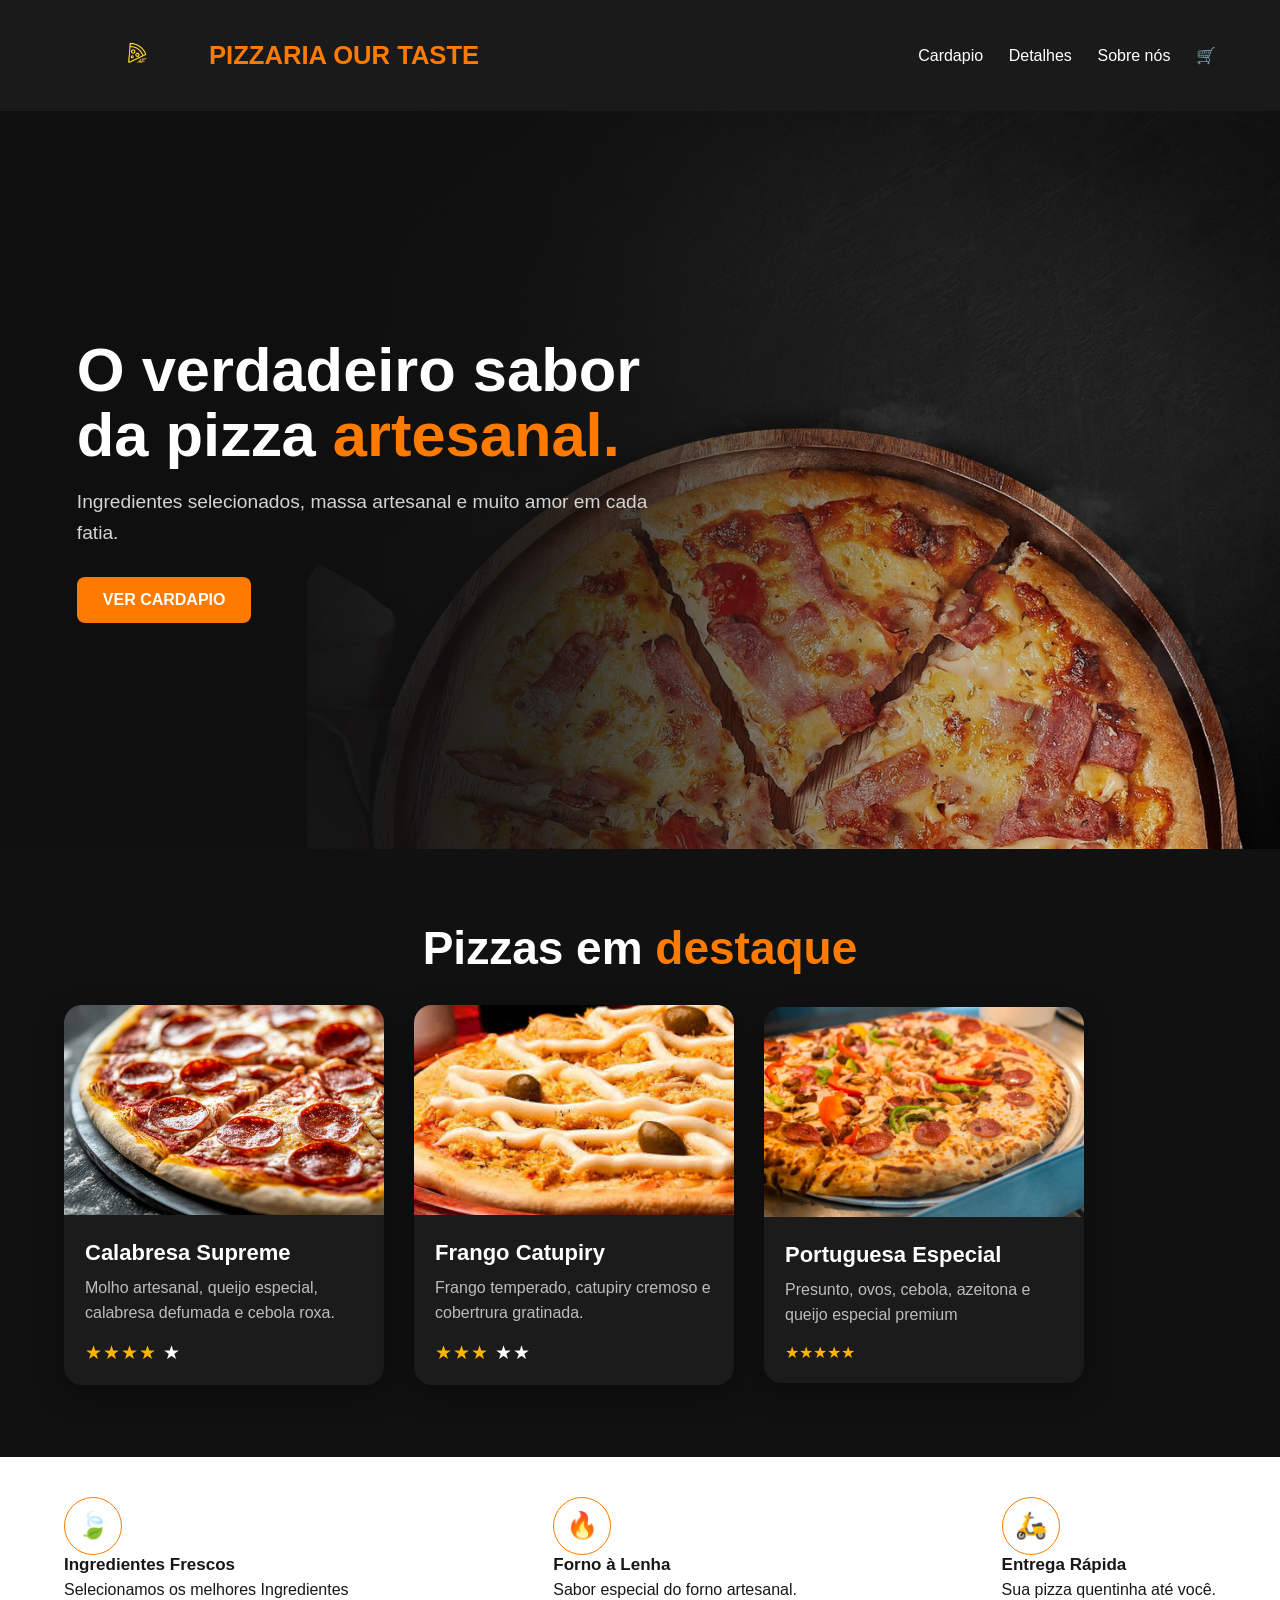
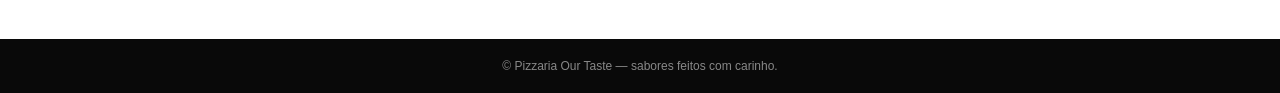
==== index.html @ cfdaec94 "AvaliacaoJSAvancado" ====
<!DOCTYPE html>
<html lang="pt-br">

<head>
  <meta charset="UTF-8">
  <meta name="viewport" content="width=device-width, initial-scale=1.0">
  <title>Pizzaria our taste</title>
  <link rel="stylesheet" href="style.css">
</head>

<body>
  <header class="top">
    <div class="logo">
      <a href="index.html"></a><img src="./Imagens/logo3.png" alt="">
      <h1>PIZZARIA OUR TASTE</h1>
    </div>
    <nav aria-label="Navegacao-principal">
      <ul>
          <li class="menu-item"><a href="cardapio.html">Cardapio</a></li>
        <li class="menu-item"><a href="detalhes.html">Detalhes</a></li>
        <li class="menu-item"><a href="sobre-nos.html">Sobre nós</a></li>
        <li> <a href="carrinho.html" class="link-carrinho"> <span class="cart-count">0</span></a></li>
      </ul>
    </nav>
  </header>
  <main>
    <section class="hero">

      <img src="./Imagens/pizza-5163800_1280.jpg" alt="Pizza">

      <div class="overlay"></div>

      <div class="conteudo">
        <h2>O verdadeiro sabor da pizza
          <span>artesanal.</span>
        </h2>
        <p>Ingredientes selecionados, massa artesanal e muito amor em cada fatia.</p>

        <a href="cardapio.html" class="botao">
          VER CARDAPIO
        </a>
      </div>

    </section>
    <section class="destaques">
      <h2 class="titulo">
        Pizzas em <span>destaque</span>
      </h2>
      <div class="cards-cards-destaque">
        <a href="cardapio.html" class="pizza-card">
          <img src="./Imagens/pepperoni-pizza-closeup.jpg" alt="Pizza Calabresa Supreme" loading="lazy">
          <div class="pizza-info">
            <h3>Calabresa Supreme</h3>
            <p>Molho artesanal, queijo especial, calabresa defumada e cebola roxa.</p>
            <div class="estrelas">
              <span class="estrelas-cheias">★★★★</span>
              <span class="estrelas-vazias">★</span>
            </div>
          </div>
        </a>
        <a href="cardapio.html" class="pizza-card">
          <img src="./Imagens/frango catupiry.jpg" alt="Pizza Frango Catupiry" loading="lazy">
          <div class="pizza-info">
            <h3>Frango Catupiry</h3>
          <p>Frango temperado, catupiry cremoso e cobertrura gratinada.</p>
          <div class="estrelas">
            <span class="estrelas-cheias">★★★</span>
             <span class="estrelas-vazias">★★</span></div>
        </div>
        </a>
        <a href="cardapio.html" class="pizza-card">
          <img src="./Imagens/Pizza-Portuguesa.jpg" alt="Pizza Portuguesa Especial" loading="lazy">
          <div class="pizza-info">
            <h3>Portuguesa Especial</h3>
            <p>Presunto, ovos, cebola, azeitona e queijo especial premium</p>
            <span class="estrelas-cheias">★★★★★</span>
          </div>
        </a>
      </div>

    </section>
  
    <section class="beneficios">

      <div class="benficio">
        <div class="icone">🍃</div>

        <div>
          <h3>Ingredientes Frescos</h3>
          <p>Selecionamos os melhores Ingredientes</p>
        </div>
      </div>
      <div class="benficio">
        <div class="icone">🔥</div>

        <div>
          <h3>Forno à Lenha</h3>
          <p>Sabor especial do forno artesanal.</p>
        </div>
      </div>
      <div class="benficio">
        <div class="icone">🛵</div>

        <div>
          <h3>Entrega Rápida</h3>
          <p>Sua pizza quentinha até você.</p>
        </div>
      </div>
    </section>
    <footer class="rodape"><p>© Pizzaria Our Taste — sabores feitos com carinho.</p></footer>
  </main>
  <script src="index.js"></script>
  <script src="catalago.js"></script>
</body>
</html>
---- style.css ----
:root{
    --fundo: #0f0f0f;
    --painel: #1b1b1b;
    --painel-claro: #222;
    --laranja: #ff7b00;
    --laranja-hover: #ff9500;
    --texto: #fff;
    --texto-suave: #c7c7c7;
    --verde: #6cff92;
}

*{
    margin: 0;
    padding: 0;
    box-sizing: border-box;
    font-family: Arial, Helvetica, sans-serif;
}

html{
    scroll-behavior: smooth;
}

body{
    background-color: #0f0f0f; 
    color: white;
}

a{
    color: inherit;
}

button, input, select{
    font: inherit;;
}

button, a, select{
    -webkit-tap-highlight-color: transparent;
}

.top{
    width: 100%;
    padding: 18px clamp(18px, 5vw, 80px);

    display: flex;
    justify-content: space-between;
    align-items: center;
    gap: 26px;

    background: #1a1a1a;

    position: relative;
    z-index: 5;
}

.logo{
    display: flex;
    align-items: center;
    gap: 15px;
    min-width: 0;
}

.logo a{
    display: flex;
    flex: 0 0 auto;
}


.logo img{
    width: clamp(65px, 9vw, 115px);
    max-height: 75px;
    object-fit: contain;
}

.logo h1{
    color: #ff7b00;
    font-size: clamp(18px, 2vw, 30px);
    line-height: 1.1;
}

nav ul{
    display: flex;
    flex-wrap: warp;
    align-items: center;
    justify-content: flex-end;
    gap: clamp(12px, 2vw, 30px);
    list-style: none;
}

nav a{
    text-decoration: none;
    color: #fff;
    font-size: 16px;
    transition: color .25s;
}

nav a:hover, nav a:focus-visible{
    color: #ff7b00;

}

.link-carrinho{
    display: inline-flex;
    align-items: center;
    gap: 7px;
}

.cart-count{
    min-width: 20px;
    height: 20px;
    
    border-radius: 50%;
    
    background: #ff7b00;
    color: #171717;
    
    display: inline-flex;
    align-items: center;
    justify-content: center;
    
    font-size: 12px;
    font-weight: 700;
    
    padding: 0 5px;
}
.link-carrinho::before{
    content: "🛒";
}

.cart-count{
    position: absolute;
    top: -8px;
    right: -10px;

    background: #ff7b00;
    color: white;

    font-size: 11px;
    font-weight: bold;

    width: 18px;
    height: 18px;

    border-radius: 50%;

    display: flex;
    justify-content: center;
    align-items: center;
}

.card-count[hidden]{
    display: none;
}

.hero{
    width: 100%;
    min-height: 600px;
    height: 82vh;
    max-height: 850px;

    position: relative;
    overflow: hidden;
    
    display: flex;
    align-items: center;
}

.hero img{
    position: absolute;
    inset: 0 0 0 auto;

    width: 76%;
    height: 100%;

    object-fit: cover;
}

.overlay{
    position: absolute;
    inset: 0;
    
    background:linear-gradient(
        to right,
        #0f0f0f 18%,
        rgba(15,15,15,.88) 42%,
        rgba(15,15,15,.3) 72%,
        transparent 100%
    );

    z-index: 1;

}

.conteudo{
    position: relative;
    z-index: 2;
    
    max-width: 590px;
    width: 50%;
    margin-left: clamp(22px, 6vw, 90px);
}

.conteudo h2{
    font-size: clamp(37px, 4.8vw, 65px);
    line-height: 1.06;
    margin-bottom: 20px;
}

.conteudo h2 span, .conteudo span, .titulo span, .cabecalho-carrinho h2 span{
    color: #ff7b00;
}

.conteudo p{
    font-size: clamp(16px, 1.5vw, 20px);
    color: #d4d4d4;
    line-height: 1.6;
    margin-bottom: 28px;
}

.botao{
    display: inline-block;
    align-items: center;
    justify-content: center;
    
    padding: 14px 26px;

    background: #ff7b00;
    color: white;

    text-decoration: none;
    border: 0;
    border-radius: 8px;

    font-weight: 700;
    
    transition: background .25, transform .25;
    
    cursor: pointer;
}

.botao:hover{
    background: #ff9500;
    transform: translateY(-1px);
}

.hero-compacto{
    min-height: 330px;
    height: 43vh;
    max-height: 470px;
}

.hero-compacto .conteudo{
    max-height: 670px;
}

.hero-compacto .conteudo h2{
    font-size: clamp(34px, 4vw, 52px)
}

.oferta-contador{
    margin-top: 26px;
}

.oferta-contador p{
    font-size: 15px;
    margin-bottom: 3px;
}

.oferta-contador strong{
    color: #ff7b00;
    font-size: clamp(25px, 3vw, 36px);
    letter-spacing: 2px;
    font-variant-numeric: tabular-nums;
}

.beneficios{
    background: white;
    color: black;

    padding: 50px 80px;

    display: flex;
    justify-content: space-between;
}

.card{
   display: flex;
   align-items: center;
   gap: 20px; 
}

.cards-cards-destaque{
    display: flex;
    justify-content: ceneter;
    align-items: center;
    gap: 30px;
    flex-wrap: wrap;
}

.cards-cards-destaque .pizza-card{
    text-decoration: none;
}

.icone{
    flex: 0 0 58px;
    width: 58px;
    height: 58px;
 
    border: 1px solid #ff7b00;
    border-radius: 50%;
 
    display: flex;
    justify-content: center;
    align-items: center;
 
    font-size: 26px;
}

.card h3{
    margin-bottom: 8px;
}

.card p{
    color: #555;
}

.destaques{
    padding: 72px clamp(18px, 5vw, 80px);
    background: #111;
}

.beneficio{
    display: flex;
    flex: 1 1 210px;
    align-items: center;
    gap: 16px;
}

.beneficios{
    background: #fff;
    color: #171717;
 
    padding: 40px clamp(18px, 5vw, 80px);
 
    display: flex;
    align-items: center;
    justify-content: space-between;
    gap: 24px;
    flex-wrap: wrap;
}

.beneficios h3{
    font-size: 17px;
    margin-bottom: 6px;
}

.beneficio p{
    color: #555;
    line-height: 1.4;
    font-size: 14px;
}

.titulo{
    text-align: center;
    font-size: clamp(30px, 4vw, 46px);
    margin-bottom: 30px;
    color: white;
}

.titulo span{
    color: #ff7b00;
}

.cards{
    display: flex;
    justify-content: center;
    align-items: stretch;
    gap: 26px;
    flex-wrap: wrap;
}


.pizza-card{
    flex: 0 1 320px;
    min-width: 0;
    display: block;
    color: #fff;
    background: #1b1b1b;
    border-radius: 18px;
    overflow: hidden;
    transition: transform .25s, box-shadow .25s;
    box-shadow: 0 10px 30px rgba(0,0,0,0.4);
    cursor: pointer;
}

.pizza-card:hover, .pizza-card:focus-visible{
     transform: translateY(-6px);
     box-shadow: 0 16px 35px rgba(255,123,0,.18);
     outline: none;
}

.pizza-card img{
    width: 100%;
    height: 210px;

    object-fit: cover;
    background: #252525;
    transition: 0.4s;
}

.pizza-card:hover img{
    transform: scale(1.08);
}

.pizza-info{
    padding: 21px;
}

.pizza-info h3{
    font-size: 22px;
    margin-bottom: 10px;
    color: white;
}

.pizza-info p{
    color: #bdbdbd;
    line-height: 1.55;
    margin-bottom: 15px;
}

.estrelas{
    font-size: 19px;
    letter-spacing: 1px;
    white-space: nowrap;
}

.estrelas-vazias{
    color: #ffffff;
   
}

.estrelas-cheias{
    color: #ffb400;
}

.cards-api{
    align-items: stretch;
}

.cards-api .pizza-card{
    flex-basis: 300px;
}

.cards-api .pizza-info{
    display: flex;
    flex-direction: column;
    min-height: 190px;
}

.aviso-api{
    max-width: 1000px;
    margin: 0 auto 24px;
    padding: 12px 15px;
 
    border: 1px solid #356444;
    border-radius: 9px;
 
    color: #a8f5bc;
    background: #122318;
 
    font-size: 14px;
    line-height: 1.5;
}
 
.aviso-api.aviso-local{
    border-color: #77501f;
    background: #271c10;
    color: #ffd19a;
}
 
.estado-carregamento, .estado-erro{
    width: 100%;
    text-align: center;
    padding: 35px 18px;
    color: #ddd;
}
 
.estado-erro{
    color: #ffacac;
}

.cardapio-rodape{
    display: flex;
    justify-content: space-between;
    align-items: center;
    gap: 12px;
 
    margin-top: auto;
    padding-top: 16px;
 
    color: #ff7b00;
}
 
.cardapio-rodape strong{
    font-size: 21px;
}
 
.cardapio-rodape span{
    font-size: 13px;
    font-weight: 700;
}

.sobre{
   width: 100%;
    padding: 75px clamp(18px, 6vw, 90px);
 
    background: #111;
    color: white;
}

.sobre-texto{
    max-width: 760px;
}

.sobre h2{
    font-size: clamp(36px, 4vw, 52px);
    margin-bottom: 15px;
}

.texto{
     width: 70px;
    height: 4px;
 
    background: #ff7b00;
 
    margin-bottom: 30px;
}

.sobre h3{
    color: #ff7b00;
    font-size: 24px;
    margin-top: 26px;
    margin-bottom: 10px;
}

.sobre p{
    color: #d1d1d1;
    line-height: 1.8;
    font-size: 17px;
}

.detalhes{
    width: 100%;
    min-height: 100vh;

    background: #0f0f0f;
    color: white;

    padding: 100px 80px;

    display: flex;
    align-items: center;
    justify-content: center;
    gap: 80px;
}


.detalhes-listagem{
    padding: 54px clamp(16px, 4vw, 60px) 70px;
}
 
.cabecalho-secao{
    text-align: center;
    margin: 0 auto 22px;
    max-width: 800px;
}
 
.cabecalho-secao .titulo{
    margin-bottom: 12px;
}
 
.cabecalho-secao p{
    line-height: 1.6;
    color: var(--texto-suave);
}
 
.detalhe-grid{
    display: grid;
    grid-template-columns: repeat(3, minmax(0, 1fr));
    gap: 22px;
 
    max-width: 1420px;
    margin: 0 auto;
 
    align-items: stretch;
}
 
.detalhe-card{
    background: #191919;
 
    border: 1px solid #2c2c2c;
    border-radius: 16px;
 
    overflow: hidden;
    min-width: 0;
 
    display: flex;
    flex-direction: column;
 
    box-shadow: 0 8px 24px rgba(0,0,0,.2);
 
    transition: border-color .25s, transform .25s;
}
 
.detalhe-card:hover{
    transform: translateY(-3px);
    border-color: #7d4b1f;
}
 
.detalhe-card.detalhe-selecionado{
    border-color: var(--laranja);
    box-shadow: 0 0 0 1px rgba(255,123,0,.15), 0 10px 28px rgba(0,0,0,.25);
}
 
.detalhe-imagem-wrap{
    height: 165px;
 
    position: relative;
    overflow: hidden;
 
    background: #262626;
}
 
.detalhe-imagem{
    width: 100%;
    height: 100%;
 
    display: block;
 
    object-fit: cover;
 
    transition: transform .3s;
}
 
.detalhe-card:hover .detalhe-imagem{
    transform: scale(1.04);
}

.pizza-camarao{
    width: 800px;
    height: 700px;
    overflow: hidden;
    border-radius: 25px;
}

.pizza-camarao img{
    width: 100%;
    height: 120%;
    transition: 0.5s;
}


.pizza-camarao:hover img{
    transform: scale(1.08);
}

.info-pizza{
    width: 100%;
    padding: 16px;
 
    display: flex;
    flex-direction: column;
    flex: 1;
}



.categoria{
     position: absolute;
    left: 12px;
    bottom: 12px;
 
    display: inline-block;
 
    background: rgba(15,15,15,.86);
    color: #ff7b00;
 
    font-size: 10px;
    font-weight: 800;
    letter-spacing: 1.3px;
 
    padding: 7px 9px;
    border-radius: 5px;
}

.info h2{
    font-size: 60px;
    margin: 20px 0;
}

.info{
    width: 500px;
}

.info-pizza h2{
    font-size: clamp(19px, 1.6vw, 23px);
    line-height: 1.25;
    margin: 0 0 8px;
}

.info-pizza  .estrelas{
    margin-bottom: 12px;
} 

.descricao{
    color: #c7c7c7;
    line-height: 1.5;
    font-size: 14px;
    margin-bottom: 10px;
    min-height: 42px;
 }

.preco{
    display: flex;
    justify-content: space-between;
    align-items: center;
    flex-wrap: wrap;
    gap: 10px;
    margin: 2px 0 15px;
}

.preco h3{
    color: #ff7b00;
    font-size: 25px;
    white-space: nowrap;
}

.pedido{
    padding: 15px 35px;
    border: none;
    border-radius: 10px;
    font-size: 18px;
    cursor: pointer;
    transition: 0.4s;
    animation: piscar 5s infinite;
}
@keyframes piscar {
    
    0%{
        background: #ff7b00;
        color: black;
    }

    50%{
        background: black;
        color: #ff7b00;
        border: 1px solid #ff7b00;
    }

    100%{
        background: #ff7b00;
        color: black;
    }
    
}

@media (max-width: 1050px){
 
    .top{
        align-items: flex-start;
        flex-direction: column;
        gap: 18px;
    }
 
    nav ul{
        justify-content: flex-start;
    }
 
    .detalhe-grid{
        grid-template-columns: repeat(2, minmax(0, 1fr));
    }
 
    .layout-carrinho{
        grid-template-columns: 1fr;
    }
 
    .conteudo{
        width: 62%;
    }
 
}
 
@media (max-width: 650px){
 
    .top{
        padding: 15px 18px;
    }
 
    .logo{
        gap: 10px;
    }
 
    .logo img{
        width: 56px;
        max-height: 52px;
    }
 
    .logo h1{
        font-size: 17px;
    }
 
    nav ul{
        gap: 12px 17px;
    }
 
    nav a{
        font-size: 14px;
    }
 
    .hero{
        min-height: 525px;
        height: auto;
    }
 
    .hero > img{
        width: 100%;
        opacity: .58;
    }
 
    .overlay{
        background: linear-gradient(
            to right,
            rgba(15,15,15,.94),
            rgba(15,15,15,.5)
        );
    }
 
    .conteudo{
        width: auto;
        max-width: 560px;
        margin: 0 22px;
        padding: 40px 0;
    }
 
    .hero-compacto{
        min-height: 300px;
        height: auto;
    }
 
    .destaques{
        padding-top: 48px;
        padding-bottom: 48px;
    }
 
    .pizza-card{
        flex-basis: min(100%, 370px);
    }
 
    .beneficios{
        align-items: flex-start;
        padding-top: 30px;
        padding-bottom: 30px;
    }
 
    .beneficio{
        flex-basis: 100%;
    }
 
    .detalhes-listagem{
        padding-top: 38px;
    }
 
    .detalhe-grid{
        grid-template-columns: 1fr;
        max-width: 430px;
    }
 
    .detalhe-imagem-wrap{
        height: 190px;
    }
 
    .info-pizza h2{
        font-size: 23px;
    }
 
    .item-carrinho{
        grid-template-columns: 72px minmax(0,1fr);
        gap: 11px;
    }
 
    .item-carrinho > img{
        width: 72px;
        height: 72px;
    }
 
    .quantidade-controle{
        grid-column: 2;
        justify-content: flex-start;
        max-width: none;
    }
 
    .remover-item{
        width: auto;
    }
 
    .linha-titulo{
        align-items: flex-start;
        flex-direction: column;
    }
 
    .previsao-card p{
        flex-direction: column;
        gap: 1px;
    }
 
    .previsao-card strong{
        text-align: left;
    }
 
}
.pedido:hover{
    background: transparent;
    color: #ff7b00;
}

.pedido{
    background: var(--laranja);
    color: #171717;
 
    padding: 10px 13px;
 
    border: 1px solid var(--laranja);
    border-radius: 8px;
 
    font-size: 12px;
    font-weight: 800;
 
    cursor: pointer;
 
    transition: background .25s, color .25s;
}

.promo{
   margin-top: auto;
 
    background: #222;
    padding: 13px;
    border-radius: 10px;
}

.promo h3{
    font-size: 16px;
    margin-bottom: 6px;
}

.promo p{
    color: #c5c5c5;
    font-size: 12px;
    line-height: 1.45;
    margin-bottom: 10px;
}

.campo-email input{
    width: 100%;
    padding: 10px 11px;
 
    border: 1px solid #3a3a3a;
    border-radius: 7px;
    outline: none;
 
    background: #151515;
    color: white;
 
    font-size: 13px;
    margin-bottom: 9px;
}

.campo-email input:focus{
    border-color: #ff7b00;
}

.promo input[type="email"]{
    width: 100%;
    padding: 18px;
    border: none;
    border-radius: 10px;
    background: #252525;
    color: white;
    font-size: 17px;
    margin-bottom: 20px;
}

.pagina-carrinho{
    max-width: 1300px;
    margin: 0 auto;
    padding: 54px clamp(16px, 4vw, 55px) 75px;
}
 
.cabecalho-carrinho{
    margin-bottom: 28px;
}
 
.cabecalho-carrinho .categoria{
    position: static;
    background: transparent;
    padding: 0;
    font-size: 12px;
}
 
.cabecalho-carrinho h2{
    font-size: clamp(34px, 4vw, 48px);
    margin: 10px 0;
}
 
.cabecalho-carrinho p{
    color: #d1d1d1;
    line-height: 1.6;
}
 
.layout-carrinho{
    display: grid;
    grid-template-columns: minmax(0, 1.1fr) minmax(320px, .9fr);
    gap: 25px;
 
    align-items: start;
}
 
.painel-carrinho,
.painel-entrega{
    background: #171717;
 
    border: 1px solid #2a2a2a;
    border-radius: 16px;
 
    padding: clamp(16px, 2vw, 25px);
}
 
.painel-carrinho h2,
.painel-entrega > h2{
    font-size: 23px;
    margin-bottom: 18px;
}
 
.linha-titulo{
    display: flex;
    align-items: center;
    justify-content: space-between;
    gap: 12px;
}
 
.botao-secundario{
    border: 1px solid #555;
    border-radius: 7px;
 
    background: transparent;
    color: #eee;
 
    padding: 8px 10px;
 
    font-size: 12px;
    cursor: pointer;
}
 
.botao-secundario:hover{
    border-color: #ff7b00;
    color: #ff7b00;
}
 
.item-carrinho{
    display: grid;
    grid-template-columns: 90px minmax(0, 1fr) auto;
    gap: 15px;
 
    padding: 16px 0;
 
    border-bottom: 1px solid #303030;
 
    align-items: center;
}
 
.item-carrinho > img{
    width: 90px;
    height: 80px;
 
    border-radius: 9px;
 
    object-fit: cover;
    background: #272727;
}
 
.item-carrinho-info h3{
    font-size: 16px;
    margin-bottom: 5px;
}
 
.item-carrinho-info p{
    color: #bdbdbd;
    font-size: 13px;
    margin-bottom: 7px;
}
 
.item-carrinho-info strong{
    color: #ff7b00;
}
 
.quantidade-controle{
    display: flex;
    flex-wrap: wrap;
    justify-content: center;
    align-items: center;
    gap: 8px;
 
    max-width: 145px;
}
 
.quantidade-controle button:not(.remover-item){
    width: 29px;
    height: 29px;
 
    border: 1px solid #555;
    border-radius: 6px;
 
    background: #292929;
    color: #fff;
 
    cursor: pointer;
 
    font-size: 18px;
}
 
.quantidade-controle button:hover{
    border-color: #ff7b00;
}
 
.quantidade-controle span{
    min-width: 16px;
    text-align: center;
}
 
.remover-item{
    width: 100%;
 
    border: 0;
    background: transparent;
 
    color: #ff9c83;
    font-size: 12px;
 
    cursor: pointer;
}
 
.resumo-carrinho{
    padding-top: 22px;
}
 
.linha-resumo{
    display: flex;
    justify-content: space-between;
    align-items: center;
    gap: 16px;
 
    color: #d1d1d1;
    padding: 9px 0;
}
 
.linha-total{
    border-top: 1px solid #3a3a3a;
 
    margin-top: 8px;
    padding-top: 16px;
 
    color: #fff;
    font-size: 19px;
}
 
.linha-total strong{
    color: #ff7b00;
    font-size: 25px;
}
 
.carrinho-vazio{
    padding: 45px 20px;
    text-align: center;
 
    background: #191919;
    border-radius: 15px;
 
    margin-bottom: 25px;
}
 
.carrinho-vazio h3{
    font-size: 24px;
    margin-bottom: 10px;
}
 
.carrinho-vazio p{
    color: #ccc;
    margin-bottom: 20px;
}
 
.carrinho-vazio[hidden],
[hidden]{
    display: none !important;
}
 
.previsao-card{
    background: #21180f;
 
    border: 1px solid #5b3a1d;
    border-radius: 11px;
 
    padding: 15px;
    margin-bottom: 20px;
}
 
.previsao-card h3{
    color: #ff7b00;
    font-size: 16px;
    margin-bottom: 10px;
}
 
.previsao-card p{
    font-size: 13px;
    line-height: 1.5;
    margin: 7px 0;
 
    display: flex;
    justify-content: space-between;
    gap: 10px;
}
 
.previsao-card p span{
    color: #c8c0b8;
}
 
.previsao-card strong{
    text-align: right;
}
 
.previsao-card small{
    display: block;
 
    color: #b7a99a;
    font-size: 11px;
    line-height: 1.5;
 
    margin-top: 10px;
}
 
.form-entrega{
    display: flex;
    flex-direction: column;
    gap: 13px;
}
 
.form-entrega label{
    display: flex;
    flex-direction: column;
    gap: 7px;
 
    font-size: 13px;
    color: #e6e6e6;
}
 
.form-entrega input,
.form-entrega select{
    width: 100%;
 
    border: 1px solid #3a3a3a;
    border-radius: 7px;
    outline: none;
 
    padding: 11px 12px;
 
    color: white;
    background: #222;
}
 
.form-entrega input:focus,
.form-entrega select:focus{
    border-color: #ff7b00;
}
 
.form-entrega select option{
    background: #222;
}
 
.duas-colunas{
    display: grid;
    grid-template-columns: .7fr 1fr;
    gap: 12px;
}
 
.botao-finalizar{
    width: 100%;
    margin-top: 5px;
}
 
.aviso-privacidade{
    color: #aaa;
    font-size: 11px;
    line-height: 1.5;
}
 
.status-pedido{
    background: #102e1a;
 
    border: 1px solid #24663a;
    border-radius: 11px;
 
    color: #c6ffd4;
 
    padding: 18px;
 
    line-height: 1.6;
    margin-top: 18px;
}
 
.status-pedido h3{
    margin-bottom: 8px;
}

.checkbox{
     display: flex;
    align-items: flex-start;
    gap: 8px;
 
    margin-bottom: 10px;
 
    color: #ddd;
    font-size: 12px;
    line-height: 1.4;
}

.checkbox input{
    margin-top: 2px;
    accent-color: #ff7b00;
}

.enviar{
   width: 100%;
    padding: 10px;
    border: 0;
    border-radius: 7px;
    background: #ff7b00;
    color: white;
    font-size: 12px;
    font-weight: 800;
    cursor: pointer;
    transition: background .2s;
}

.enviar:hover{
    background: #ff9500;
}

.mensagem{
    margin: 9px 0 0 !important;
    padding: 9px;
    border-radius: 7px;
    background: #103d1e;
    color: #6cff92;
    font-size: 12px !important;
}

.sr-only{
    position: absolute;
    width: 1px;
    height: 1px;
    padding: 0;
    margin: -1px;
    overflow: hidden;
    clip: rect(0,0,0,0);
    white-space: nowrap;
    border: 0;
}

.rodape{
    background: #090909;
    color: #888;
 
    text-align: center;
 
    padding: 20px;
 
    font-size: 12px;
}
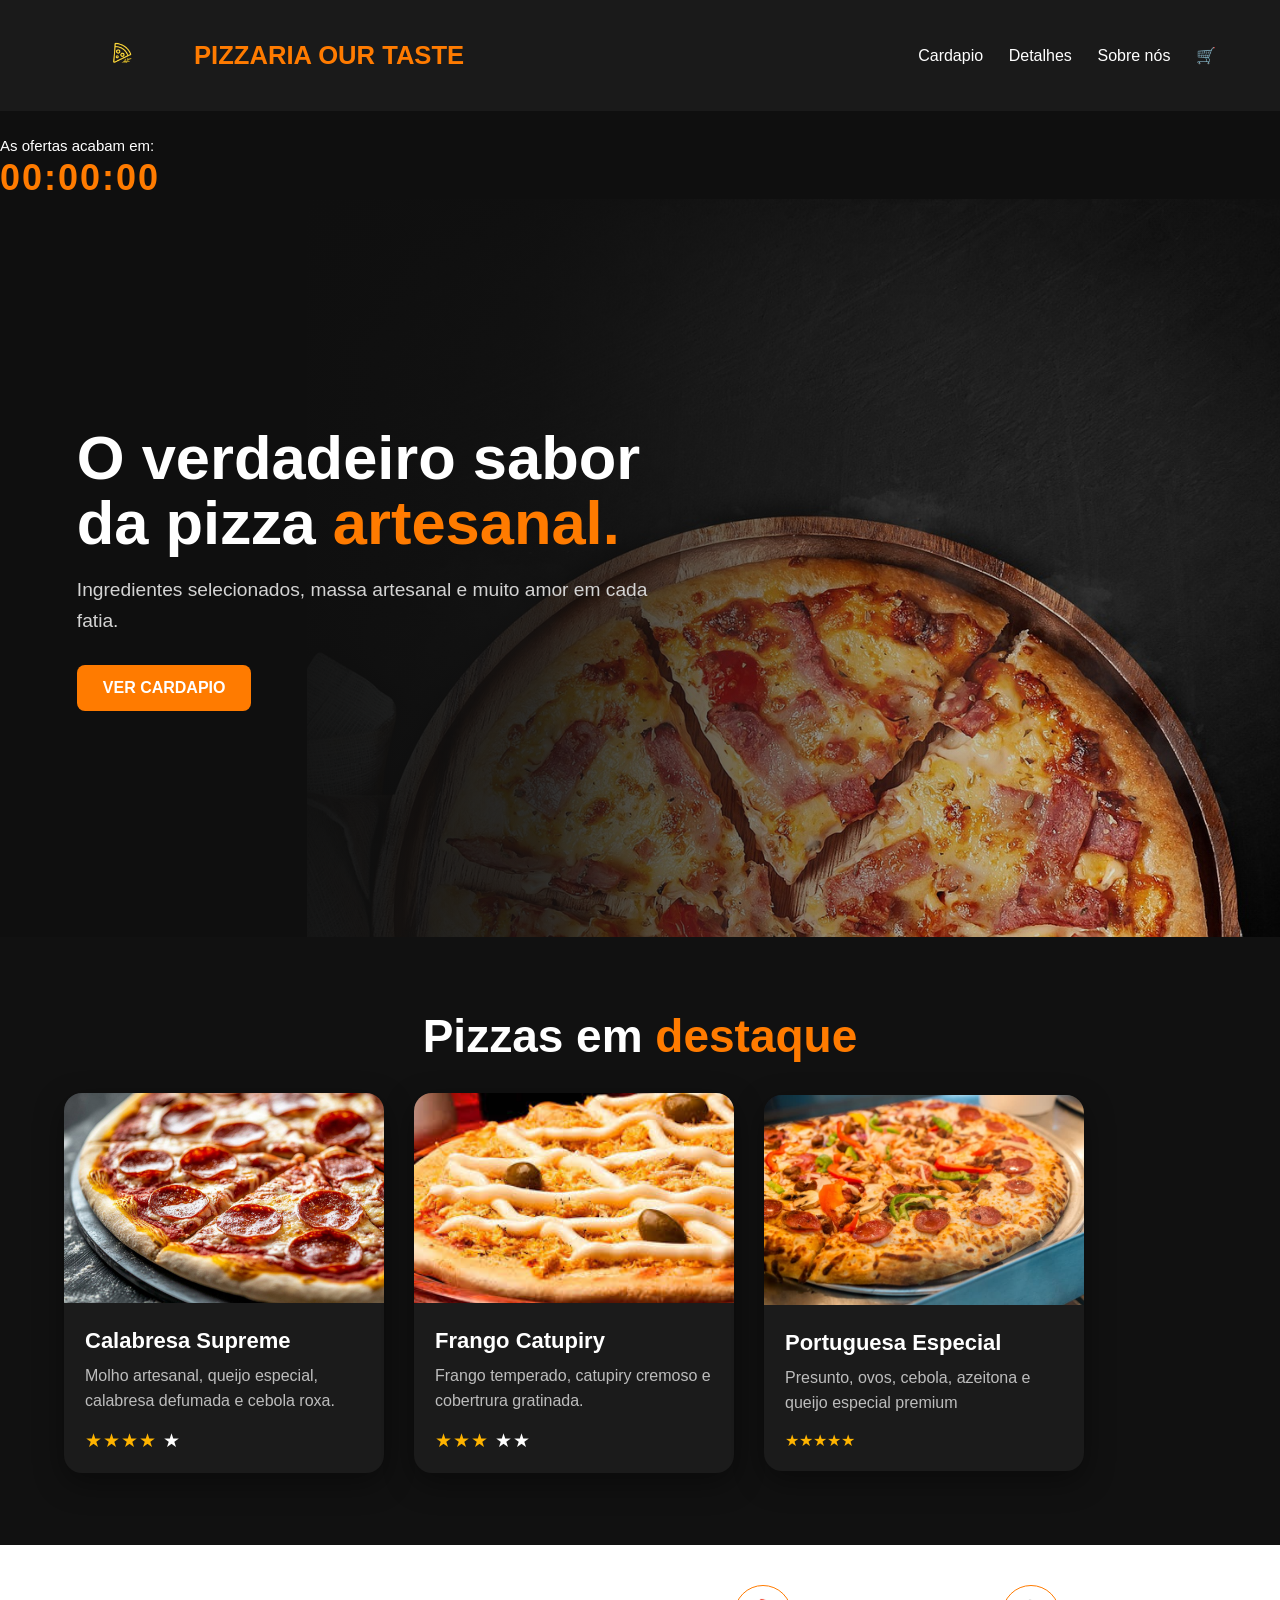
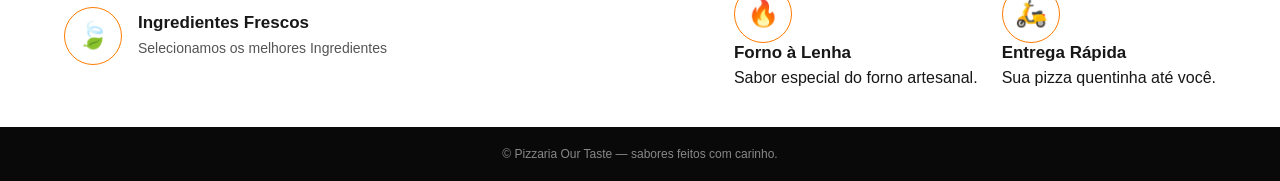
==== commit 6608ee9a: "AvaliacaoProjeto" ====
--- a/index.html
+++ b/index.html
@@ -11,7 +11,7 @@
 <body>
   <header class="top">
     <div class="logo">
-      <a href="index.html"></a><img src="./Imagens/logo3.png" alt="">
+      <a href="index.html"><img src="./Imagens/logo3.png" alt=""></a>
       <h1>PIZZARIA OUR TASTE</h1>
     </div>
     <nav aria-label="Navegacao-principal">
@@ -24,6 +24,10 @@
     </nav>
   </header>
   <main>
+    <div class="oferta-contador">
+      <p>As ofertas acabam em:</p>
+      <strong id="contador-ofertas">00:00:00</strong>
+    </div>
     <section class="hero">
 
       <img src="./Imagens/pizza-5163800_1280.jpg" alt="Pizza">
@@ -82,7 +86,7 @@
   
     <section class="beneficios">
 
-      <div class="benficio">
+      <div class="beneficio">
         <div class="icone">🍃</div>
 
         <div>
@@ -105,7 +109,6 @@
           <h3>Entrega Rápida</h3>
           <p>Sua pizza quentinha até você.</p>
         </div>
-      </div>
     </section>
     <footer class="rodape"><p>© Pizzaria Our Taste — sabores feitos com carinho.</p></footer>
   </main>
